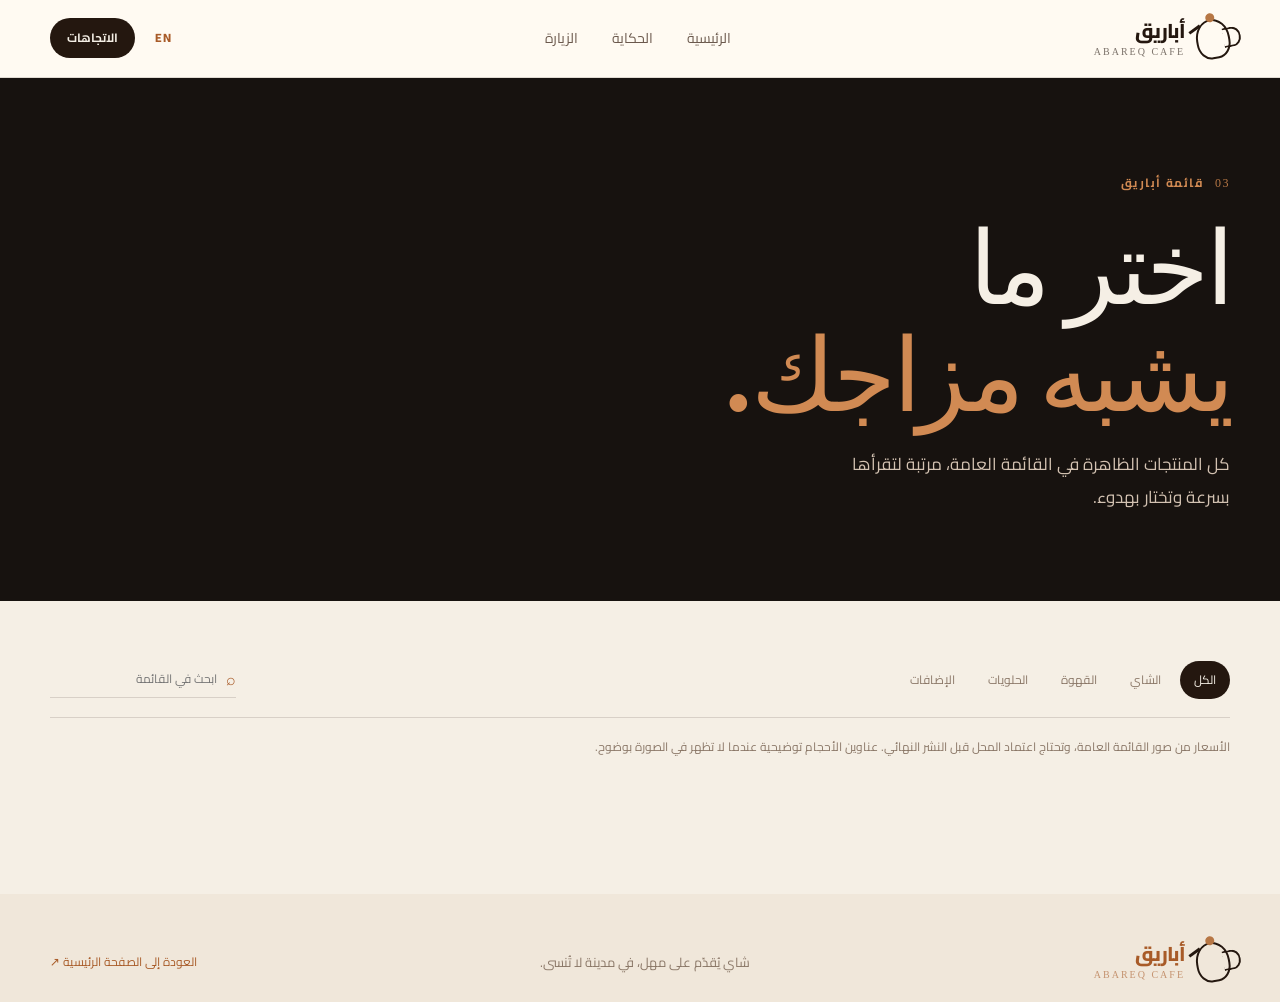
==== products.html @ 3c48619b "feat: add smart matcher and full products page" ====
<!doctype html>
<html lang="ar" dir="rtl">
<head>
  <meta charset="UTF-8" />
  <meta name="viewport" content="width=device-width, initial-scale=1" />
  <meta name="description" content="قائمة منتجات أباريق وأسعارها الحالية." />
  <title>القائمة | أباريق</title>
  <link rel="preconnect" href="https://fonts.googleapis.com" />
  <link rel="preconnect" href="https://fonts.gstatic.com" crossorigin />
  <link href="https://fonts.googleapis.com/css2?family=Cairo:wght@400;500;600;700;800&family=DM+Serif+Display&display=swap" rel="stylesheet" />
  <link rel="stylesheet" href="styles.css" />
</head>
<body class="products-page">
  <a class="skip-link" href="#productsMain">تخطى إلى المحتوى</a>
  <header class="site-header" id="top">
    <a class="brand" href="index.html" aria-label="أباريق"><span class="brand-mark" aria-hidden="true"><span></span></span><span><b>أباريق</b><small>ABAREQ CAFE</small></span></a>
    <nav class="nav-links products-nav" aria-label="التنقل الرئيسي"><a href="index.html" data-i18n="home">الرئيسية</a><a href="index.html#story" data-i18n="story">الحكاية</a><a href="index.html#visit" data-i18n="visit">الزيارة</a></nav>
    <div class="header-actions"><button class="lang-toggle" id="langToggle" type="button">EN</button><a class="button button-small" href="https://maps.app.goo.gl/EAAQWbcBdx2AiWVx8?g_st=aw" target="_blank" rel="noreferrer" data-i18n="directions">الاتجاهات</a></div>
  </header>
  <main id="productsMain">
    <section class="products-hero section-dark"><div class="container"><div class="section-kicker light"><span>03</span><span data-i18n="kicker">قائمة أباريق</span></div><h1 data-i18n="title">اختر ما<br /><em>يشبه مزاجك.</em></h1><p data-i18n="intro">كل المنتجات الظاهرة في القائمة العامة، مرتبة لتقرأها بسرعة وتختار بهدوء.</p></div></section>
    <section class="products-section section-cream"><div class="container"><div class="products-toolbar"><div class="products-tabs" role="tablist"><button class="product-tab active" data-category="all" data-i18n="all">الكل</button><button class="product-tab" data-category="tea" data-i18n="tea">الشاي</button><button class="product-tab" data-category="coffee" data-i18n="coffee">القهوة</button><button class="product-tab" data-category="dessert" data-i18n="desserts">الحلويات</button><button class="product-tab" data-category="snack" data-i18n="extras">الإضافات</button></div><label class="search-box"><span aria-hidden="true">⌕</span><input id="productsSearch" type="search" data-i18n-placeholder="search" placeholder="ابحث في القائمة" aria-label="البحث في القائمة" /></label></div><p class="price-note" data-i18n="note">الأسعار من صور القائمة العامة، وتحتاج اعتماد المحل قبل النشر النهائي. عناوين الأحجام توضيحية عندما لا تظهر في الصورة بوضوح.</p><div class="products-grid" id="productsGrid" aria-live="polite"></div><p id="productsEmpty" class="empty-state" hidden data-i18n="empty">لا توجد منتجات مطابقة.</p></div></section>
  </main>
  <footer class="site-footer"><div class="container footer-grid"><a class="brand" href="index.html"><span class="brand-mark" aria-hidden="true"><span></span></span><span><b>أباريق</b><small>ABAREQ CAFE</small></span></a><p data-i18n="footer">شاي يُقدّم على مهل، في مدينة لا تُنسى.</p><a href="index.html" data-i18n="back">العودة إلى الصفحة الرئيسية ↗</a></div></footer>
  <script src="products.js" defer></script>
</body>
</html>
---- styles.css ----
/* Abareq design system: amber tea light, walnut, cream seating, copper details. */
:root{--ink:#24170f;--espresso:#17120f;--tea:#a85b28;--copper:#b77745;--paper:#d8c3a5;--cream:#f5efe5;--white:#fffaf2;--muted:#8a7767;--line:rgba(36,23,15,.14);--ease:cubic-bezier(.23,1,.32,1)}
*{box-sizing:border-box}html{scroll-behavior:smooth}body{margin:0;background:var(--white);color:var(--ink);font-family:Cairo,system-ui,sans-serif;line-height:1.7}a{color:inherit;text-decoration:none}button,input{font:inherit}.container{width:min(1180px,calc(100% - 40px));margin-inline:auto}.site-header{height:78px;padding:0 max(20px,calc((100vw - 1180px)/2));display:flex;align-items:center;justify-content:space-between;background:rgba(255,250,242,.94);border-bottom:1px solid var(--line);position:sticky;top:0;z-index:20;backdrop-filter:blur(18px)}.brand{display:flex;align-items:center;gap:11px;direction:rtl}.brand b{display:block;font-size:20px;line-height:1;font-weight:800;letter-spacing:-.05em}.brand small{display:block;font:10px Georgia,serif;letter-spacing:.2em;margin-top:5px;opacity:.6;direction:ltr}.brand-mark{width:34px;height:40px;display:inline-block;position:relative;border:2px solid var(--ink);border-radius:58% 58% 48% 48%;transform:rotate(-10deg)}.brand-mark:before{content:"";position:absolute;right:-13px;top:9px;width:16px;height:16px;border:2px solid var(--ink);border-left:0;border-radius:0 50% 50% 0}.brand-mark:after{content:"";position:absolute;left:-8px;top:4px;width:13px;height:3px;background:var(--ink);transform:rotate(-26deg)}.brand-mark span{position:absolute;width:9px;height:9px;border-radius:50%;background:var(--copper);top:-8px;left:11px}.nav-links{display:flex;gap:34px;font-size:14px;color:#6b594d}.nav-links a{transition:color .18s ease}.nav-links a:hover{color:var(--tea)}.header-actions{display:flex;gap:10px;align-items:center}.lang-toggle{border:0;background:transparent;color:var(--tea);font-weight:800;font-size:12px;letter-spacing:.08em;padding:10px}.button{display:inline-flex;align-items:center;justify-content:center;min-height:48px;padding:0 20px;border-radius:999px;font-size:14px;font-weight:700;transition:transform .18s var(--ease),background .18s var(--ease),color .18s var(--ease);cursor:pointer}.button:active{transform:scale(.97)}.button-small{min-height:40px;padding-inline:17px;background:var(--ink);color:var(--cream);font-size:12px}.button-primary{background:var(--tea);color:var(--cream);box-shadow:0 12px 28px rgba(168,91,40,.25)}.button-primary:hover{background:#c07032;transform:translateY(-2px)}.button-ghost{border:1px solid rgba(255,250,242,.38);color:var(--cream)}.button-ghost:hover{background:rgba(255,250,242,.1)}.section{padding-block:110px}.section-dark{background:var(--espresso);color:var(--cream)}.section-cream{background:var(--cream)}.hero{min-height:700px;position:relative;overflow:hidden;display:flex;align-items:center}.hero-image{position:absolute;inset:0;background:url('assets/hero.jpg') center/cover no-repeat;opacity:.9}.hero-overlay{position:absolute;inset:0;background:linear-gradient(90deg,rgba(23,18,15,.96) 0%,rgba(23,18,15,.78) 34%,rgba(23,18,15,.12) 78%),linear-gradient(0deg,rgba(23,18,15,.32),transparent 45%)}.hero-content{position:relative;z-index:1;padding-block:125px}.eyebrow,.section-kicker{font-size:12px;letter-spacing:.12em;color:var(--copper);font-weight:700;display:flex;align-items:center;gap:11px}.eyebrow:before{content:"";width:30px;height:1px;background:var(--copper)}h1,h2,h3,p{margin-top:0}h1,h2{font-family:"DM Serif Display",Georgia,serif;font-weight:400;line-height:1.04;letter-spacing:-.035em}h1{font-size:clamp(56px,8vw,104px);margin:22px 0 25px;max-width:720px}h1 em,h2 em{color:#d18a53;font-style:normal}.hero-copy{font-size:18px;max-width:365px;color:#d3c2b2;margin-bottom:34px}.hero-actions{display:flex;align-items:center;gap:25px}.text-link{font-size:14px;font-weight:700;color:#eadccf}.text-link span{color:var(--copper);margin-inline-start:7px}.hero-note{margin-top:85px;display:flex;align-items:center;gap:9px;color:#ae9b8d;font-size:12px}.status-dot{display:inline-block;width:7px;height:7px;background:#d18a53;border-radius:50%;box-shadow:0 0 0 5px rgba(209,138,83,.12)}.hero-vertical{position:absolute;right:30px;bottom:50px;writing-mode:vertical-rl;transform:rotate(180deg);font:10px Georgia,serif;letter-spacing:.25em;color:rgba(255,250,242,.4)}.trust-strip{background:#2b1d14;color:var(--cream);border-top:1px solid rgba(255,255,255,.08)}.trust-grid{display:grid;grid-template-columns:1.3fr 1fr 1fr 1.5fr;align-items:center;min-height:106px;gap:22px}.trust-grid>div{display:flex;align-items:center;gap:10px;border-left:1px solid rgba(255,255,255,.12);padding-left:20px}.metric-value{font:30px "DM Serif Display",Georgia,serif;color:#efd3b7}.stars{font-size:12px;letter-spacing:2px;color:var(--copper)}.metric-label{font-size:11px;color:#b9a89b}.trust-link{font-size:12px;color:#dfb384;text-align:left}.section-kicker span:first-child{font:12px Georgia,serif;color:var(--copper)}.story-grid{display:grid;grid-template-columns:1fr 1fr;gap:80px;margin-top:38px}.story h2{font-size:clamp(45px,5.4vw,78px);margin:0}.story-copy{max-width:470px;font-size:19px;color:#59483d;padding-top:13px}.story-copy .muted{color:var(--muted);font-size:14px;border-top:1px solid var(--line);padding-top:24px;margin-top:30px}.section-heading{display:flex;justify-content:space-between;gap:35px;align-items:end;margin-bottom:43px}.section-heading h2{font-size:clamp(45px,5.5vw,74px);margin:18px 0 0}.section-heading>p{max-width:350px;color:var(--muted);font-size:14px;margin:0}.feature-grid{display:grid;grid-template-columns:1.15fr 1fr 1fr;gap:15px}.feature-card{min-height:430px;position:relative;overflow:hidden;color:var(--cream);display:flex;flex-direction:column;justify-content:space-between;padding:25px;border-radius:3px}.feature-card img{position:absolute;inset:0;width:100%;height:100%;object-fit:cover;z-index:0;transition:transform .6s var(--ease)}.feature-card:hover img{transform:scale(1.05)}.feature-card:after{content:"";position:absolute;inset:0;background:linear-gradient(0deg,rgba(23,18,15,.9),rgba(23,18,15,.04) 75%)}.feature-card>div{position:relative;z-index:1}.feature-card h3{font-size:26px;margin:8px 0 1px}.feature-card p{font-size:12px;color:#d8c9bd;margin:0}.card-number{font:12px Georgia,serif;color:#e3ad7d}.menu-section{padding-block:112px}.menu-toolbar{display:flex;justify-content:space-between;align-items:center;gap:20px;border-bottom:1px solid var(--line);padding-bottom:18px;margin-bottom:29px}.menu-tabs{display:flex;gap:5px;flex-wrap:wrap}.menu-tab{border:0;background:transparent;color:#8a7767;padding:9px 14px;border-radius:999px;font-size:12px;cursor:pointer}.menu-tab.active,.menu-tab:hover{background:var(--ink);color:var(--cream)}.search-box{display:flex;align-items:center;gap:7px;color:var(--tea);border-bottom:1px solid var(--line);padding:4px 0}.search-box input{border:0;outline:0;background:transparent;min-width:130px;color:var(--ink);font-size:12px}.menu-grid{display:grid;grid-template-columns:repeat(3,1fr);gap:0 26px}.menu-item{display:flex;justify-content:space-between;gap:16px;padding:18px 0;border-bottom:1px solid var(--line)}.menu-item h3{font-size:15px;margin:0 0 2px}.menu-item p{font-size:11px;color:var(--muted);margin:0}.price{color:var(--tea);font-weight:800;font-size:14px;white-space:nowrap}.empty-state{text-align:center;color:var(--muted);padding:35px}.visit{padding-block:105px}.visit-grid{display:grid;grid-template-columns:.8fr 1.2fr;align-items:center;gap:80px}.section-kicker.light{color:#d18a53}.visit h2{font-size:clamp(55px,6vw,86px);margin:20px 0}.visit-copy{color:#cbb9ab;max-width:390px;font-size:16px}.visit-actions{display:flex;gap:12px;margin-top:30px;flex-wrap:wrap}.map-card{background:#36241a;padding:12px;box-shadow:0 24px 50px rgba(0,0,0,.28)}.map-card iframe{display:block;width:100%;height:380px;border:0;filter:sepia(.22) saturate(.75) contrast(1.04)}.map-caption{display:flex;justify-content:space-between;gap:10px;padding:13px 8px 2px;font:11px Georgia,serif;color:#cdbbad}.map-caption b{font-weight:400;color:#dfb384}.site-footer{background:#f0e7da;padding:48px 0 20px}.footer-grid{display:flex;align-items:center;justify-content:space-between;gap:20px}.footer-grid p{font-size:13px;color:var(--muted);margin:0}.footer-grid>a{font-size:12px;color:var(--tea)}.footer-bottom{border-top:1px solid var(--line);margin-top:35px;padding-top:16px;display:flex;justify-content:space-between;color:#9a8879;font:10px Georgia,serif;direction:ltr}.footer-bottom span:last-child{direction:rtl}
@media (max-width:800px){.site-header{height:68px}.nav-links{display:none}.container{width:min(100% - 30px,620px)}.hero{min-height:680px}.hero-content{padding-block:105px 80px}.hero-overlay{background:linear-gradient(90deg,rgba(23,18,15,.94),rgba(23,18,15,.48)),linear-gradient(0deg,rgba(23,18,15,.45),transparent 55%)}.hero-vertical{display:none}.trust-grid{grid-template-columns:1fr 1fr;gap:0;padding-block:14px}.trust-grid>div{min-height:58px;padding:10px 0;border-left:0;border-bottom:1px solid rgba(255,255,255,.1)}.trust-link{grid-column:span 2;padding:16px 0 5px;text-align:right}.story-grid,.visit-grid{grid-template-columns:1fr;gap:28px}.section{padding-block:80px}.section-heading{display:block}.section-heading>p{margin-top:18px}.feature-grid{grid-template-columns:1fr}.feature-card{min-height:320px}.menu-toolbar{display:block}.menu-tabs{margin-bottom:15px;overflow:auto;flex-wrap:nowrap}.menu-tab{white-space:nowrap}.search-box{width:100%}.menu-grid{grid-template-columns:1fr}.visit-grid{gap:45px}.map-card iframe{height:300px}.footer-grid{align-items:flex-start;flex-direction:column}.footer-bottom{display:block;line-height:2}.footer-bottom span{display:block}.footer-bottom span:last-child{direction:rtl}.hero-actions{flex-wrap:wrap}}
@media (prefers-reduced-motion:reduce){html{scroll-behavior:auto}*,*:before,*:after{transition-duration:.01ms!important}}

/* Abareq interaction layer: restrained motion, warm depth, and accessible focus states. */
.skip-link{position:fixed;inset-inline-start:16px;top:12px;z-index:100;padding:10px 15px;background:var(--cream);color:var(--ink);border-radius:999px;transform:translateY(-160%);transition:transform .2s var(--ease)}.skip-link:focus{transform:translateY(0)}
.scroll-progress{position:fixed;inset:0 0 auto 0;height:3px;width:0;background:linear-gradient(90deg,var(--copper),#e7b07b);z-index:60;transform-origin:left center;transition:width .08s linear}
.menu-toggle{display:none;border:1px solid var(--line);background:var(--white);color:var(--ink);width:42px;height:42px;border-radius:50%;font-size:20px;line-height:1;transition:background .18s var(--ease),transform .18s var(--ease)}.menu-toggle:active{transform:scale(.94)}
.back-to-top{position:fixed;inset-inline-end:20px;bottom:22px;z-index:18;width:44px;height:44px;border:1px solid rgba(255,250,242,.25);border-radius:50%;background:var(--ink);color:var(--cream);font-size:20px;opacity:0;pointer-events:none;transform:translateY(10px);transition:opacity .22s var(--ease),transform .22s var(--ease),background .18s var(--ease)}.back-to-top.is-visible{opacity:1;pointer-events:auto;transform:translateY(0)}.back-to-top:hover{background:var(--tea)}
:focus-visible{outline:3px solid #e0a36d;outline-offset:4px}.nav-links a,.trust-link,.text-link,.footer-grid>a{transition:color .18s var(--ease),transform .18s var(--ease)}.nav-links a:hover,.trust-link:hover,.text-link:hover,.footer-grid>a:hover{transform:translateY(-1px)}
.reveal{opacity:0;transform:translateY(22px);transition:opacity .7s var(--ease),transform .7s var(--ease)}.reveal.is-visible{opacity:1;transform:none}.menu-item{transition:background .2s var(--ease),transform .2s var(--ease),padding-inline .2s var(--ease)}.menu-item:hover{background:rgba(168,91,40,.06);transform:translateX(-5px);padding-inline:12px}.menu-tab{transition:background .2s var(--ease),color .2s var(--ease),transform .2s var(--ease)}.menu-tab:active{transform:scale(.96)}.feature-card,.map-card{transition:transform .3s var(--ease),box-shadow .3s var(--ease)}.feature-card:hover{transform:translateY(-5px);box-shadow:0 18px 36px rgba(36,23,15,.2)}.map-card:hover{transform:translateY(-4px);box-shadow:0 30px 60px rgba(0,0,0,.34)}
@media (max-width:800px){.menu-toggle{display:inline-flex;align-items:center;justify-content:center;order:2}.site-header .brand{order:1}.header-actions{order:3}.site-header{position:sticky}.nav-links{position:absolute;top:calc(100% + 8px);inset-inline:15px;display:flex;flex-direction:column;gap:4px;padding:10px;background:rgba(255,250,242,.98);border:1px solid var(--line);box-shadow:0 18px 35px rgba(36,23,15,.15);border-radius:18px;opacity:0;visibility:hidden;transform:translateY(-8px);transition:opacity .2s var(--ease),transform .2s var(--ease),visibility .2s}.nav-links.is-open{opacity:1;visibility:visible;transform:none}.nav-links a{padding:10px 12px;border-radius:10px}.nav-links a:hover{background:rgba(168,91,40,.08)}.header-actions .button-small{display:none}.back-to-top{inset-inline-end:15px;bottom:15px}}
@media (prefers-reduced-motion:reduce){.reveal{opacity:1;transform:none}.feature-card:hover,.map-card:hover,.menu-item:hover{transform:none}.scroll-progress{transition:none}}

/* Mobile refinement: balanced Arabic/English wrapping, stronger image contrast, and touch-safe spacing. */
html,body{overflow-x:hidden}.feature-card{isolation:isolate;overflow:hidden}.feature-card img{opacity:.92;z-index:-2}.feature-card:after{z-index:-1;background:linear-gradient(180deg,rgba(20,13,10,.05) 18%,rgba(20,13,10,.78) 100%);pointer-events:none}.feature-card>div{text-shadow:0 2px 16px rgba(0,0,0,.45)}.feature-card h3,.feature-card p{max-width:18ch}.section-heading h2,.hero-content h1{text-wrap:balance;overflow-wrap:break-word}.section-heading>p{max-width:42ch;line-height:1.8}
.menu-item{align-items:flex-start;min-width:0}.menu-item>div:first-child{min-width:0;flex:1}.menu-item h3{line-height:1.45;overflow-wrap:anywhere;text-wrap:balance}.price{flex:0 0 auto;max-width:46%;white-space:normal;text-align:end;line-height:1.4;overflow-wrap:anywhere}
@media (max-width:800px){.hero-content h1{font-size:clamp(46px,13vw,78px);line-height:1.04;max-width:10ch}.hero-content p{max-width:28ch;line-height:1.85}.section-heading h2{font-size:clamp(42px,11vw,68px);line-height:1.02;max-width:10ch}.section-heading>p{max-width:34ch}.feature-card{min-height:300px}.feature-card>div:last-child{padding:24px}.feature-card h3{font-size:clamp(24px,7vw,34px);line-height:1.15}.menu-grid{gap:0 16px}.menu-item{gap:12px;padding-block:16px}.menu-item h3{font-size:clamp(14px,4vw,17px)}.price{font-size:clamp(12px,3.4vw,14px);max-width:44%}.menu-toolbar{gap:14px}.menu-tabs{padding-bottom:6px;scrollbar-width:none}.menu-tabs::-webkit-scrollbar{display:none}.search-box input{font-size:16px}.visit-copy{line-height:1.9}}
@media (max-width:420px){.container{width:min(100% - 24px,620px)}.hero-content{padding-inline:4px}.hero-actions .button{width:100%;justify-content:center}.menu-item{gap:8px}.price{max-width:42%}.brand{min-width:0}.brand>span:last-child{min-width:0}.brand b{font-size:18px}.header-actions{min-width:0}}
@media (max-width:360px){.site-header{padding-inline:12px}.brand{gap:7px}.brand-mark{width:29px;height:35px}.brand b{font-size:16px}.brand small{font-size:8px;letter-spacing:.12em}.menu-toggle{width:38px;height:38px}.menu-item{display:grid;grid-template-columns:minmax(0,1fr) auto;align-items:start}.menu-item h3{font-size:14px;overflow-wrap:break-word}.price{max-width:88px;font-size:12px}.section-heading>p{font-size:13px}.hero-content h1{font-size:clamp(42px,14vw,58px)}}

/* Abareq smart match + products: warm, explainable, card-first interface. */
.recommender-section{padding-block:112px}.recommendation-panel{display:grid;grid-template-columns:repeat(3,1fr);gap:1px;background:var(--line);border:1px solid var(--line);margin-top:30px}.recommendation-question{background:var(--white);padding:28px;min-height:205px}.question-step{font:11px Georgia,serif;color:var(--copper);letter-spacing:.16em}.recommendation-question h3{font-size:21px;line-height:1.35;margin:16px 0 22px}.choice-grid{display:flex;flex-wrap:wrap;gap:8px}.choice-grid button{border:1px solid var(--line);background:transparent;color:var(--ink);border-radius:999px;padding:10px 13px;font-size:12px;transition:background .2s var(--ease),color .2s var(--ease),transform .2s var(--ease),border-color .2s var(--ease)}.choice-grid button:hover,.choice-grid button.is-selected{background:var(--ink);border-color:var(--ink);color:var(--cream);transform:translateY(-2px)}.recommendation-result{grid-column:1/-1;background:var(--espresso);color:var(--cream);padding:30px;animation:recommendation-in .4s var(--ease) both}.result-heading{display:flex;align-items:flex-start;gap:14px;margin-bottom:20px}.result-spark{color:#e4a36c;font-size:26px;line-height:1}.result-heading h3{font-family:'DM Serif Display',Georgia,serif;font-size:31px;font-weight:400;line-height:1.15;margin:5px 0 0}.result-heading .section-kicker{color:#d18a53}.recommendation-list{display:grid;grid-template-columns:repeat(5,1fr);gap:10px}.recommendation-card{border:1px solid rgba(255,250,242,.18);padding:17px;min-width:0;display:flex;flex-direction:column;justify-content:space-between;gap:20px;transition:transform .22s var(--ease),background .22s var(--ease)}.recommendation-card:hover{transform:translateY(-4px);background:rgba(255,250,242,.07)}.recommendation-rank{font:11px Georgia,serif;color:#d18a53}.recommendation-card h4{font-size:16px;line-height:1.4;margin:0 0 8px;overflow-wrap:break-word}.recommendation-card p{font-size:11px;line-height:1.8;color:#ccb9a9;margin:0}.recommendation-card .text-link{font-size:11px}.recommendation-footer{display:flex;align-items:center;justify-content:space-between;gap:24px;padding-top:24px}.recommendation-footer p{max-width:440px;color:var(--muted);font-size:12px;margin:0;line-height:1.8}.products-hero{padding-block:95px 88px}.products-hero h1{margin:22px 0 20px;max-width:600px}.products-hero p{max-width:390px;color:#d3c2b2;margin:0;font-size:17px;line-height:1.9}.products-section{padding-block:60px 110px}.products-toolbar{display:flex;align-items:center;justify-content:space-between;gap:22px;border-bottom:1px solid var(--line);padding-bottom:18px;margin-bottom:18px}.products-tabs{display:flex;flex-wrap:wrap;gap:5px}.product-tab{border:0;background:transparent;color:var(--muted);padding:9px 14px;border-radius:999px;font-size:12px;cursor:pointer;transition:background .2s var(--ease),color .2s var(--ease),transform .2s var(--ease)}.product-tab.active,.product-tab:hover{background:var(--ink);color:var(--cream)}.product-tab:active{transform:scale(.96)}.price-note{font-size:12px;color:var(--muted);line-height:1.8;margin:0 0 26px}.products-grid{display:grid;grid-template-columns:repeat(3,minmax(0,1fr));gap:14px}.product-card{background:var(--white);border:1px solid var(--line);padding:22px;min-width:0;scroll-margin-top:96px;transition:transform .25s var(--ease),box-shadow .25s var(--ease),border-color .25s var(--ease)}.product-card:hover{transform:translateY(-4px);border-color:rgba(168,91,40,.4);box-shadow:0 16px 32px rgba(36,23,15,.1)}.product-card:target{border-color:var(--copper);box-shadow:0 0 0 4px rgba(183,119,69,.12)}.product-card-top{display:flex;align-items:center;justify-content:space-between;gap:10px}.product-category{font-size:10px;color:var(--tea);font-weight:800}.product-index{font:11px Georgia,serif;color:var(--copper)}.product-card h2{font-family:'Cairo',system-ui,sans-serif;font-size:20px;line-height:1.4;font-weight:800;letter-spacing:-.03em;margin:18px 0 8px;overflow-wrap:break-word}.product-reason{font-size:12px;line-height:1.8;color:var(--muted);min-height:44px;margin:0}.product-sizes{list-style:none;padding:15px 0 0;margin:16px 0 0;border-top:1px solid var(--line)}.product-sizes li{display:flex;align-items:center;justify-content:space-between;gap:12px;padding:7px 0;font-size:12px}.product-sizes li span{color:var(--muted)}.product-sizes strong{color:var(--tea);font-size:14px;white-space:nowrap}.product-sizes small{font-size:10px;font-weight:600}.approval-note{display:inline-block;margin-top:10px;color:#9b6b49;font-size:10px}.products-page .site-footer{margin-top:0}@keyframes recommendation-in{from{opacity:0;transform:translateY(12px)}to{opacity:1;transform:none}}
@media (max-width:900px){.recommendation-panel{grid-template-columns:1fr}.recommendation-list{grid-template-columns:repeat(2,minmax(0,1fr))}.recommendation-result{grid-column:auto}.products-grid{grid-template-columns:repeat(2,minmax(0,1fr))}.products-toolbar{display:block}.products-tabs{margin-bottom:14px;overflow:auto;flex-wrap:nowrap;scrollbar-width:none}.products-tabs::-webkit-scrollbar{display:none}.product-tab{white-space:nowrap}.products-toolbar .search-box{width:100%}}
@media (max-width:520px){.recommender-section{padding-block:82px}.recommendation-question{padding:21px;min-height:0}.recommendation-question h3{font-size:18px}.choice-grid button{font-size:11px;padding:9px 11px}.recommendation-result{padding:22px 18px}.recommendation-list{grid-template-columns:1fr}.recommendation-footer{align-items:stretch;flex-direction:column;gap:16px}.recommendation-footer .button{width:100%}.products-hero{padding-block:70px 60px}.products-hero h1{font-size:clamp(48px,14vw,70px);line-height:1.06}.products-hero p{font-size:14px}.products-section{padding-block:40px 78px}.products-grid{grid-template-columns:repeat(2,minmax(0,1fr));gap:9px}.product-card{padding:14px}.product-card h2{font-size:16px;margin-top:14px}.product-reason{font-size:10px;line-height:1.65;min-height:50px}.product-sizes{margin-top:11px;padding-top:10px}.product-sizes li{font-size:10px;gap:6px}.product-sizes strong{font-size:12px}.price-note{font-size:11px}.products-page .site-header{padding-inline:12px}}
@media (max-width:360px){.products-grid{gap:7px}.product-card{padding:11px}.product-card h2{font-size:14px}.product-reason{font-size:9px;min-height:56px}.product-sizes li{display:block}.product-sizes li span,.product-sizes li strong{display:block;text-align:start}.product-sizes strong{margin-top:2px}.products-page .brand b{font-size:16px}}
@media (prefers-reduced-motion:reduce){.choice-grid button,.recommendation-card,.product-card{transition:none}.recommendation-result{animation:none}}
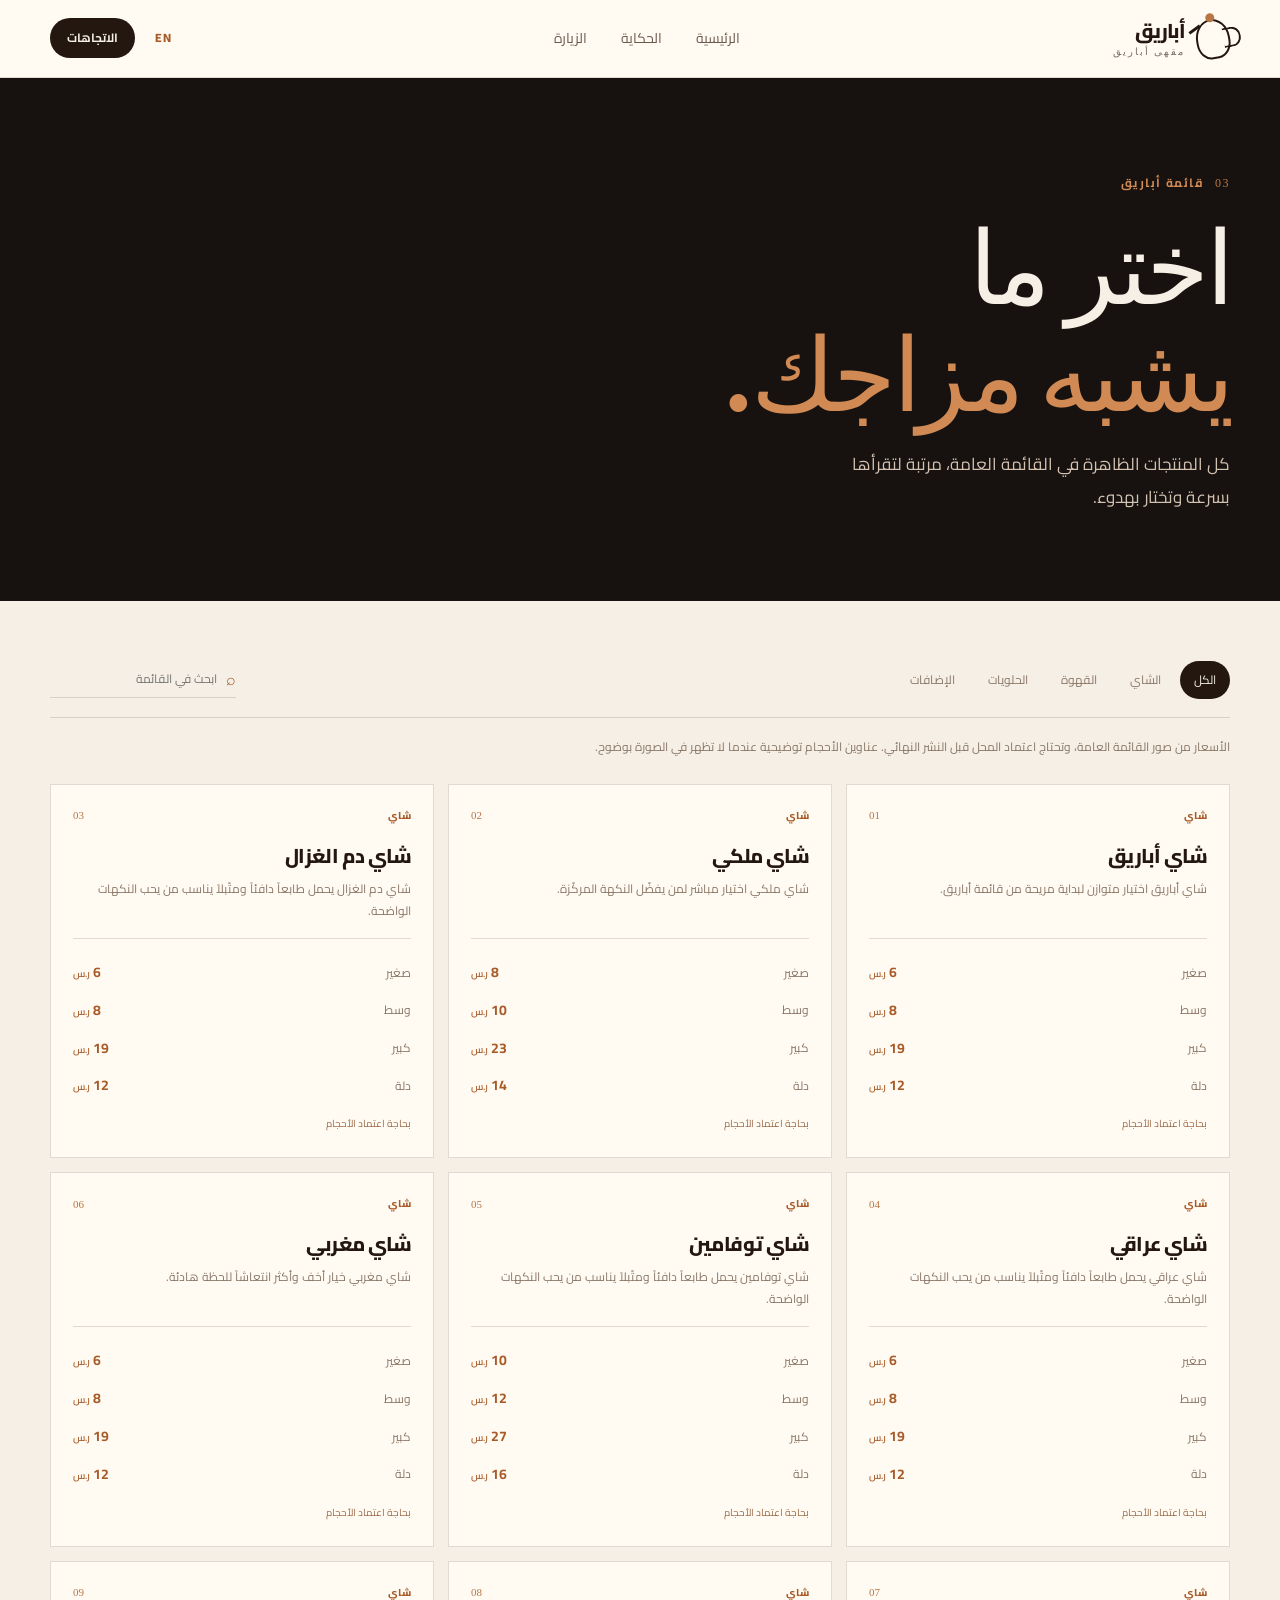
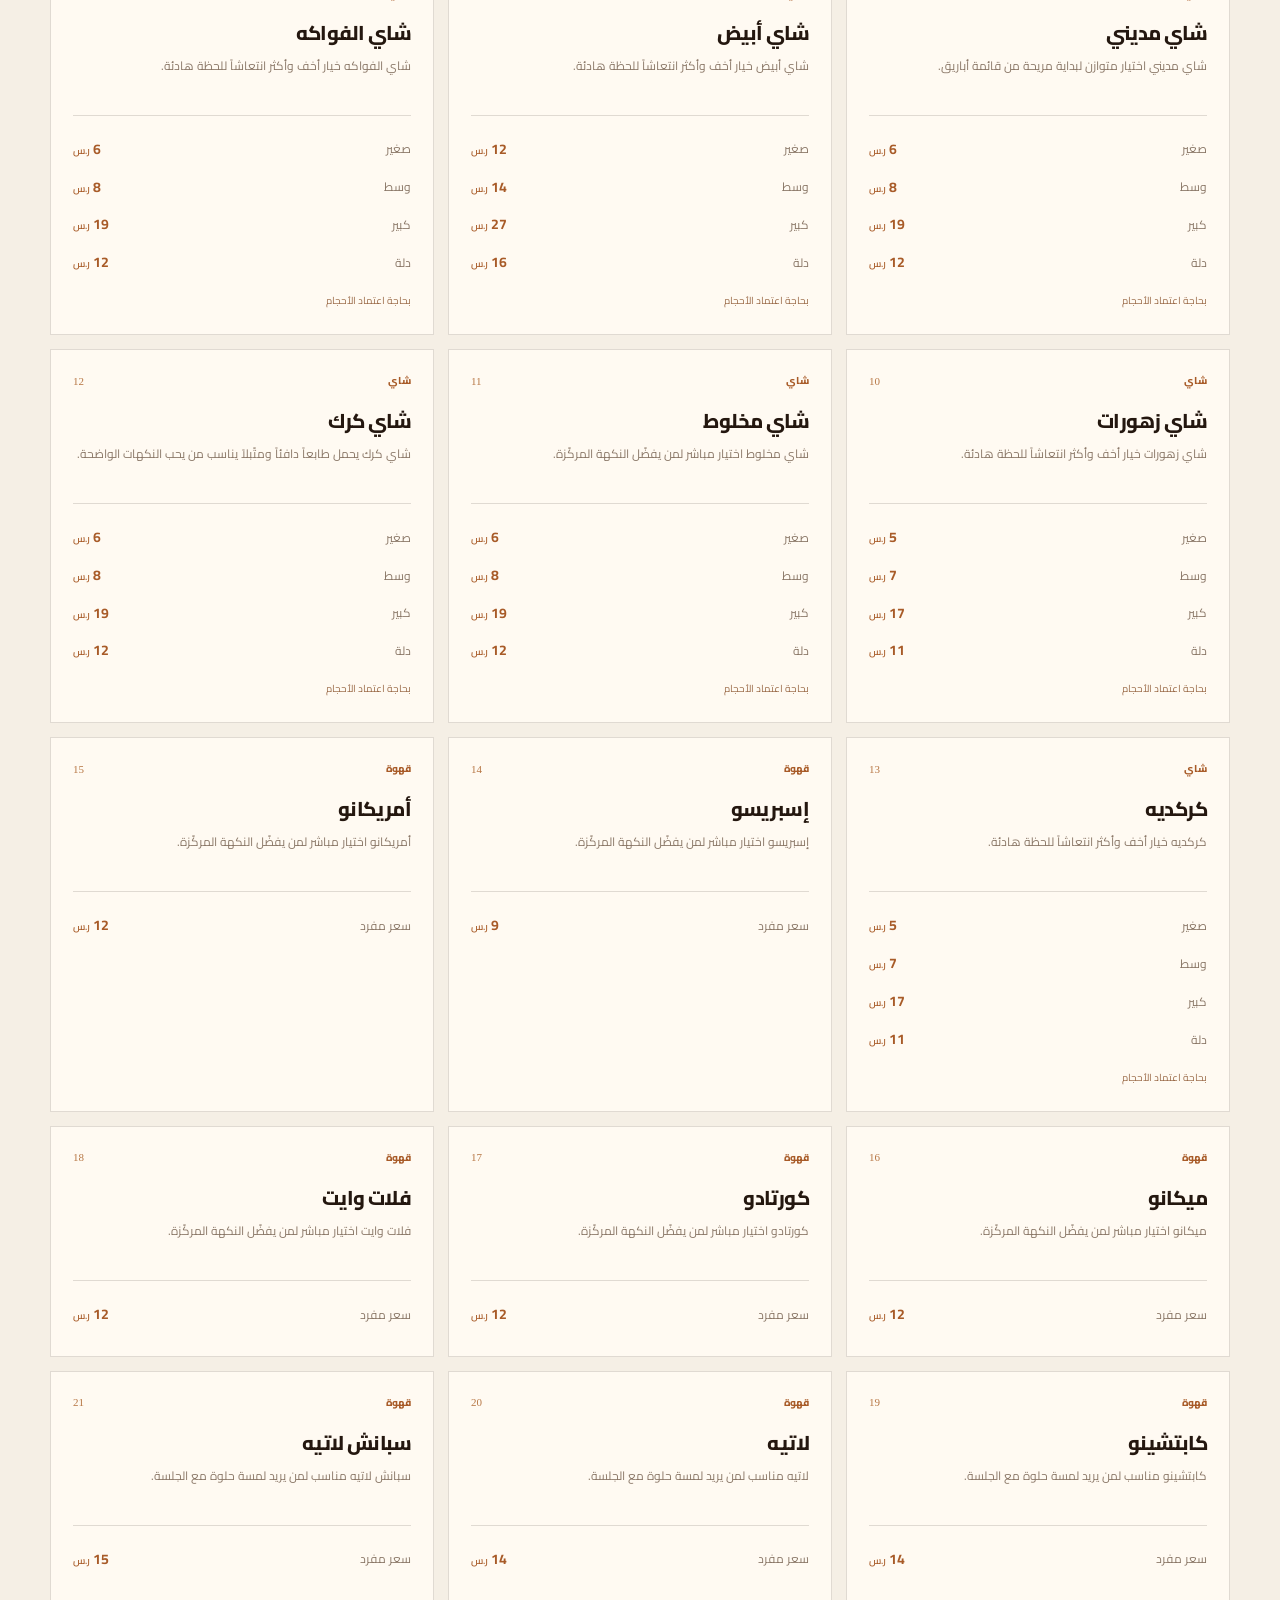
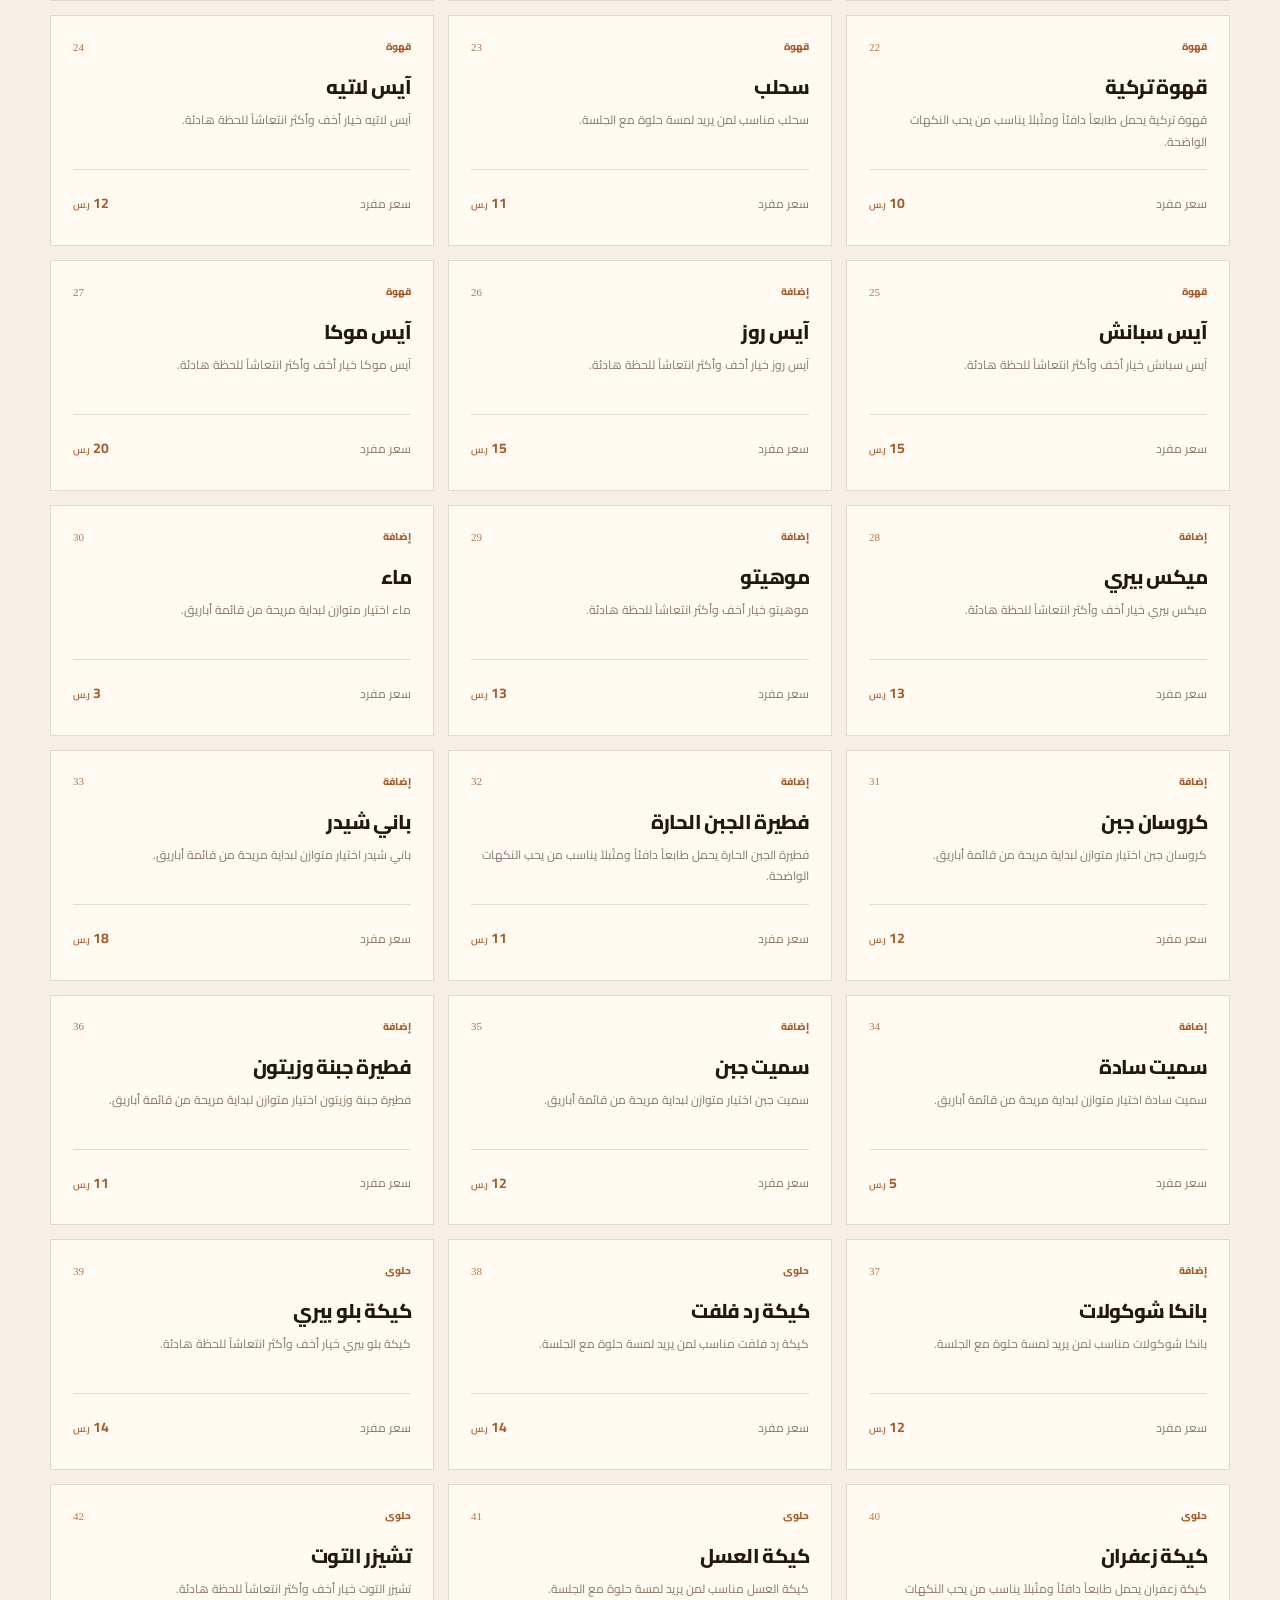
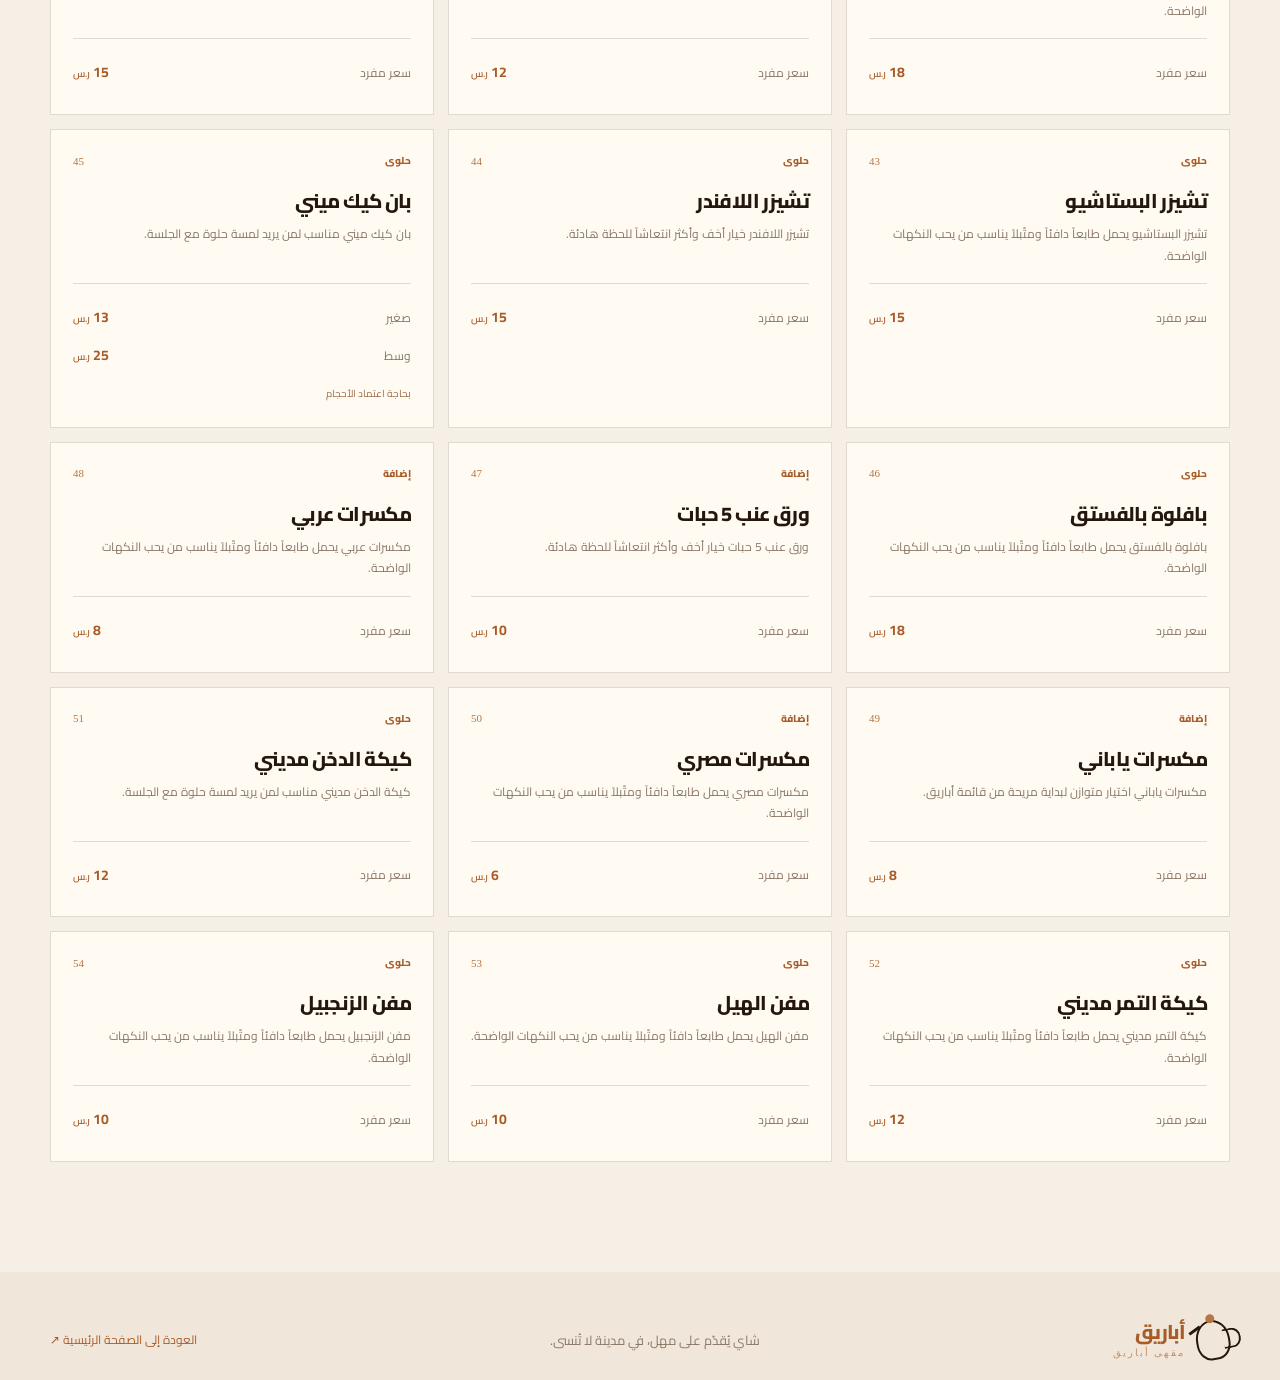
==== commit f5caea1a: "fix: localize products page brand and language control" ====
--- a/products.html
+++ b/products.html
@@ -13,15 +13,15 @@
 <body class="products-page">
   <a class="skip-link" href="#productsMain">تخطى إلى المحتوى</a>
   <header class="site-header" id="top">
-    <a class="brand" href="index.html" aria-label="أباريق"><span class="brand-mark" aria-hidden="true"><span></span></span><span><b>أباريق</b><small>ABAREQ CAFE</small></span></a>
+    <a class="brand" href="index.html" aria-label="أباريق"><span class="brand-mark" aria-hidden="true"><span></span></span><span><b>أباريق</b><small data-i18n="brandName">مقهى أباريق</small></span></a>
     <nav class="nav-links products-nav" aria-label="التنقل الرئيسي"><a href="index.html" data-i18n="home">الرئيسية</a><a href="index.html#story" data-i18n="story">الحكاية</a><a href="index.html#visit" data-i18n="visit">الزيارة</a></nav>
-    <div class="header-actions"><button class="lang-toggle" id="langToggle" type="button">EN</button><a class="button button-small" href="https://maps.app.goo.gl/EAAQWbcBdx2AiWVx8?g_st=aw" target="_blank" rel="noreferrer" data-i18n="directions">الاتجاهات</a></div>
+    <div class="header-actions"><button class="lang-toggle" id="langToggle" type="button">الإنجليزية</button><a class="button button-small" href="https://maps.app.goo.gl/EAAQWbcBdx2AiWVx8?g_st=aw" target="_blank" rel="noreferrer" data-i18n="directions">الاتجاهات</a></div>
   </header>
   <main id="productsMain">
     <section class="products-hero section-dark"><div class="container"><div class="section-kicker light"><span>03</span><span data-i18n="kicker">قائمة أباريق</span></div><h1 data-i18n="title">اختر ما<br /><em>يشبه مزاجك.</em></h1><p data-i18n="intro">كل المنتجات الظاهرة في القائمة العامة، مرتبة لتقرأها بسرعة وتختار بهدوء.</p></div></section>
     <section class="products-section section-cream"><div class="container"><div class="products-toolbar"><div class="products-tabs" role="tablist"><button class="product-tab active" data-category="all" data-i18n="all">الكل</button><button class="product-tab" data-category="tea" data-i18n="tea">الشاي</button><button class="product-tab" data-category="coffee" data-i18n="coffee">القهوة</button><button class="product-tab" data-category="dessert" data-i18n="desserts">الحلويات</button><button class="product-tab" data-category="snack" data-i18n="extras">الإضافات</button></div><label class="search-box"><span aria-hidden="true">⌕</span><input id="productsSearch" type="search" data-i18n-placeholder="search" placeholder="ابحث في القائمة" aria-label="البحث في القائمة" /></label></div><p class="price-note" data-i18n="note">الأسعار من صور القائمة العامة، وتحتاج اعتماد المحل قبل النشر النهائي. عناوين الأحجام توضيحية عندما لا تظهر في الصورة بوضوح.</p><div class="products-grid" id="productsGrid" aria-live="polite"></div><p id="productsEmpty" class="empty-state" hidden data-i18n="empty">لا توجد منتجات مطابقة.</p></div></section>
   </main>
-  <footer class="site-footer"><div class="container footer-grid"><a class="brand" href="index.html"><span class="brand-mark" aria-hidden="true"><span></span></span><span><b>أباريق</b><small>ABAREQ CAFE</small></span></a><p data-i18n="footer">شاي يُقدّم على مهل، في مدينة لا تُنسى.</p><a href="index.html" data-i18n="back">العودة إلى الصفحة الرئيسية ↗</a></div></footer>
+  <footer class="site-footer"><div class="container footer-grid"><a class="brand" href="index.html"><span class="brand-mark" aria-hidden="true"><span></span></span><span><b>أباريق</b><small data-i18n="brandName">مقهى أباريق</small></span></a><p data-i18n="footer">شاي يُقدّم على مهل، في مدينة لا تُنسى.</p><a href="index.html" data-i18n="back">العودة إلى الصفحة الرئيسية ↗</a></div></footer>
   <script src="products.js" defer></script>
 </body>
 </html>
--- a/styles.css
+++ b/styles.css
@@ -27,3 +27,10 @@
 @media (max-width:520px){.recommender-section{padding-block:82px}.recommendation-question{padding:21px;min-height:0}.recommendation-question h3{font-size:18px}.choice-grid button{font-size:11px;padding:9px 11px}.recommendation-result{padding:22px 18px}.recommendation-list{grid-template-columns:1fr}.recommendation-footer{align-items:stretch;flex-direction:column;gap:16px}.recommendation-footer .button{width:100%}.products-hero{padding-block:70px 60px}.products-hero h1{font-size:clamp(48px,14vw,70px);line-height:1.06}.products-hero p{font-size:14px}.products-section{padding-block:40px 78px}.products-grid{grid-template-columns:repeat(2,minmax(0,1fr));gap:9px}.product-card{padding:14px}.product-card h2{font-size:16px;margin-top:14px}.product-reason{font-size:10px;line-height:1.65;min-height:50px}.product-sizes{margin-top:11px;padding-top:10px}.product-sizes li{font-size:10px;gap:6px}.product-sizes strong{font-size:12px}.price-note{font-size:11px}.products-page .site-header{padding-inline:12px}}
 @media (max-width:360px){.products-grid{gap:7px}.product-card{padding:11px}.product-card h2{font-size:14px}.product-reason{font-size:9px;min-height:56px}.product-sizes li{display:block}.product-sizes li span,.product-sizes li strong{display:block;text-align:start}.product-sizes strong{margin-top:2px}.products-page .brand b{font-size:16px}}
 @media (prefers-reduced-motion:reduce){.choice-grid button,.recommendation-card,.product-card{transition:none}.recommendation-result{animation:none}}
+
+/* Conversational matcher: one calm prompt at a time, with a warm concierge feel. */
+.assistant-shell{background:var(--espresso);color:var(--cream);margin-top:30px;padding:24px 30px 30px;min-height:410px;position:relative;overflow:hidden}.assistant-shell:before{content:"";position:absolute;inset:auto -10% -70% 40%;height:260px;background:radial-gradient(circle,rgba(183,119,69,.35),transparent 65%);pointer-events:none}.assistant-topline{position:relative;z-index:1;display:flex;align-items:center;gap:9px;color:#cdbbad;font-size:11px}.assistant-pulse{width:7px;height:7px;border-radius:50%;background:#e0a36d;box-shadow:0 0 0 5px rgba(224,163,109,.12)}.assistant-time{margin-inline-start:auto;color:#9f8b7b;font:11px Georgia,serif}.assistant-progress{height:2px;background:rgba(255,250,242,.14);margin:18px 0 0;position:relative;z-index:1}.assistant-progress span{display:block;width:20%;height:100%;background:#d18a53;transition:width .35s var(--ease)}.assistant-stage{position:relative;z-index:1;min-height:285px;display:flex;align-items:center}.assistant-welcome,.assistant-question,.assistant-results{width:100%;animation:assistant-in .4s var(--ease) both}.assistant-eyebrow{display:block;color:#d18a53;font:11px Georgia,serif;letter-spacing:.16em;margin-bottom:16px}.assistant-welcome h3,.assistant-question h3{font-family:'DM Serif Display',Georgia,serif;font-size:clamp(32px,4vw,52px);font-weight:400;line-height:1.15;max-width:650px;margin:0 0 14px}.assistant-welcome p,.assistant-question p{color:#cdbbad;font-size:14px;line-height:1.8;max-width:500px;margin:0 0 25px}.assistant-welcome textarea{display:block;width:min(100%,680px);min-height:76px;resize:vertical;border:1px solid rgba(255,250,242,.25);border-radius:2px;background:rgba(255,250,242,.07);color:var(--cream);padding:14px 16px;outline:0;font-size:15px;line-height:1.8}.assistant-welcome textarea::placeholder{color:#9e8a7a}.assistant-welcome textarea:focus{border-color:#d18a53;box-shadow:0 0 0 3px rgba(209,138,83,.14)}.assistant-skip{border:0;background:transparent;color:#d18a53;padding:10px 0;font-size:12px;margin-top:8px}.assistant-skip span{margin-inline-start:5px}.assistant-options{display:flex;flex-wrap:wrap;gap:10px;max-width:690px}.assistant-option{border:1px solid rgba(255,250,242,.22);background:rgba(255,250,242,.04);color:var(--cream);padding:13px 17px;border-radius:999px;font-size:13px;transition:transform .2s var(--ease),background .2s var(--ease),border-color .2s var(--ease)}.assistant-option:hover,.assistant-option.is-selected{background:#d18a53;border-color:#d18a53;color:var(--espresso);transform:translateY(-2px)}.assistant-actions{position:relative;z-index:1;display:flex;align-items:center;gap:18px;border-top:1px solid rgba(255,250,242,.14);padding-top:20px}.assistant-actions .button{min-height:43px;padding-inline:22px}.assistant-back{color:#cdbbad;border:0;background:transparent;cursor:pointer;font-size:12px}.assistant-results .result-heading{margin-bottom:12px}.assistant-results .result-heading h3{font-size:34px;margin-top:4px}.result-phrase{color:#d9c8b9;font-size:13px;margin:0 0 18px;max-width:600px}.assistant-results .recommendation-list{grid-template-columns:repeat(3,1fr);gap:10px}.assistant-results .recommendation-card{min-height:170px}.recommendation-footer.is-result{align-items:flex-start}.dark-ghost{border-color:var(--ink);color:var(--ink)}
+@keyframes assistant-in{from{opacity:0;transform:translateY(10px)}to{opacity:1;transform:none}}
+@media (max-width:700px){.assistant-shell{padding:20px 18px 22px}.assistant-stage{min-height:330px}.assistant-welcome h3,.assistant-question h3{font-size:clamp(30px,9vw,44px)}.assistant-options{gap:8px}.assistant-option{font-size:11px;padding:11px 13px}.assistant-results .recommendation-list{grid-template-columns:1fr}.assistant-results .recommendation-card{min-height:0}.assistant-actions{padding-top:15px}.assistant-actions .button{width:100%}.assistant-actions .assistant-back{position:absolute;inset-inline-end:0}}
+@media (max-width:360px){.assistant-shell{padding-inline:14px}.assistant-topline{font-size:10px}.assistant-time{font-size:10px}.assistant-welcome textarea{font-size:14px}.assistant-option{padding:10px 11px}.assistant-stage{min-height:350px}}
+@media (prefers-reduced-motion:reduce){.assistant-welcome,.assistant-question,.assistant-results{animation:none}.assistant-progress span{transition:none}.assistant-option{transition:none}}
